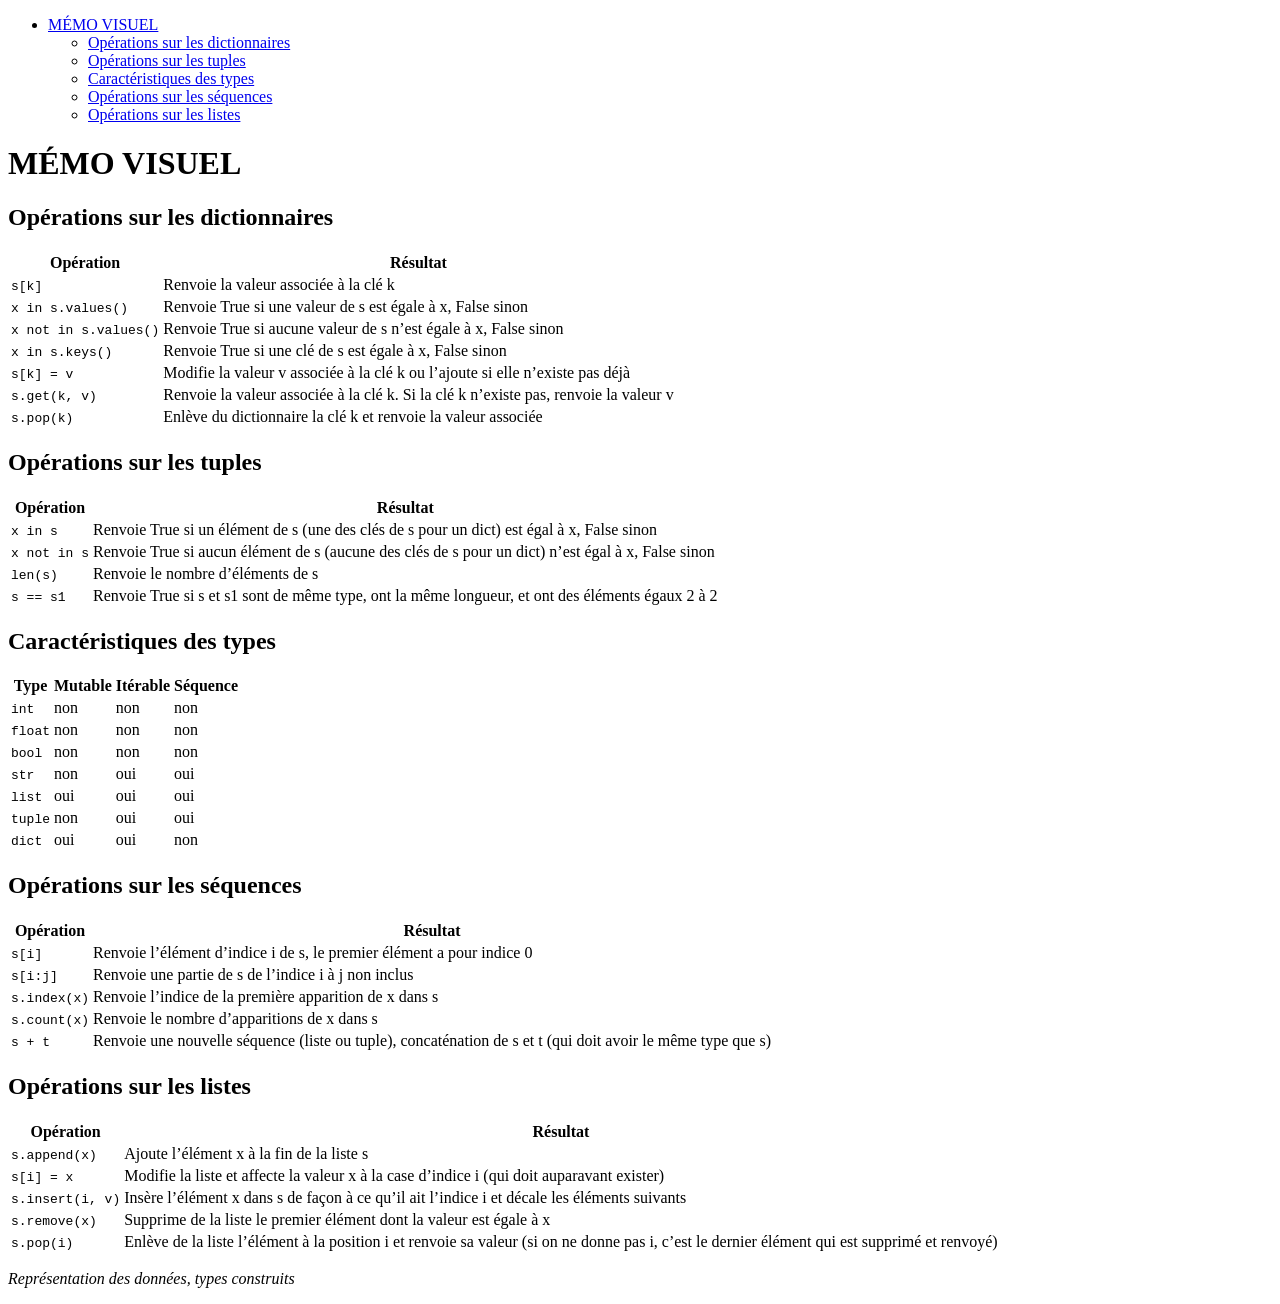
==== bilan2.html @ c0b6bbec "Add files via upload" ====
﻿<!DOCTYPE html>
<html>

<head>
  <meta charset="utf-8">
  <meta name="viewport" content="width=device-width, initial-scale=1.0">
  <title>memo</title>
  <link rel="stylesheet" href="https://stackedit.io/style.css" />
</head>

<body class="stackedit">
  <div class="stackedit__left">
    <div class="stackedit__toc">
      
<ul>
<li><a href="#mémo--visuel">MÉMO  VISUEL</a>
<ul>
<li><a href="#opérations-sur-les-dictionnaires">Opérations sur les dictionnaires</a></li>
<li><a href="#opérations-sur-les-tuples">Opérations sur les tuples</a></li>
<li><a href="#caractéristiques-des-types">Caractéristiques des types</a></li>
<li><a href="#opérations-sur-les-séquences">Opérations sur les séquences</a></li>
<li><a href="#opérations-sur-les-listes">Opérations sur les listes</a></li>
</ul>
</li>
</ul>

    </div>
  </div>
  <div class="stackedit__right">
    <div class="stackedit__html">
      <h1 id="mémo--visuel">MÉMO  VISUEL</h1>
<h2 id="opérations-sur-les-dictionnaires">Opérations sur les dictionnaires</h2>

<table>
<thead>
<tr>
<th>Opération</th>
<th>Résultat</th>
</tr>
</thead>
<tbody>
<tr>
<td><code>s[k]</code></td>
<td>Renvoie la valeur associée à la clé k</td>
</tr>
<tr>
<td><code>x in s.values()</code></td>
<td>Renvoie True si une valeur de s est égale à x, False sinon</td>
</tr>
<tr>
<td><code>x not in s.values()</code></td>
<td>Renvoie True si aucune valeur de s n’est égale à x, False sinon</td>
</tr>
<tr>
<td><code>x in s.keys()</code></td>
<td>Renvoie True si une clé de s est égale à x, False sinon</td>
</tr>
<tr>
<td><code>s[k] = v</code></td>
<td>Modifie la valeur v associée à la clé k ou l’ajoute si elle n’existe pas déjà</td>
</tr>
<tr>
<td><code>s.get(k, v)</code></td>
<td>Renvoie la valeur associée à la clé k. Si la clé k n’existe pas, renvoie la valeur v</td>
</tr>
<tr>
<td><code>s.pop(k)</code></td>
<td>Enlève du dictionnaire la clé k et renvoie la valeur associée</td>
</tr>
</tbody>
</table><h2 id="opérations-sur-les-tuples">Opérations sur les tuples</h2>

<table>
<thead>
<tr>
<th>Opération</th>
<th>Résultat</th>
</tr>
</thead>
<tbody>
<tr>
<td><code>x in s</code></td>
<td>Renvoie True si un élément de s (une des clés de s pour un dict) est égal à x, False sinon</td>
</tr>
<tr>
<td><code>x not in s</code></td>
<td>Renvoie True si aucun élément de s (aucune des clés de s pour un dict) n’est égal à x, False sinon</td>
</tr>
<tr>
<td><code>len(s)</code></td>
<td>Renvoie le nombre d’éléments de s</td>
</tr>
<tr>
<td><code>s == s1</code></td>
<td>Renvoie True si s et s1 sont de même type, ont la même longueur, et ont des éléments égaux 2 à 2</td>
</tr>
</tbody>
</table><h2 id="caractéristiques-des-types">Caractéristiques des types</h2>

<table>
<thead>
<tr>
<th>Type</th>
<th>Mutable</th>
<th>Itérable</th>
<th>Séquence</th>
</tr>
</thead>
<tbody>
<tr>
<td><code>int</code></td>
<td>non</td>
<td>non</td>
<td>non</td>
</tr>
<tr>
<td><code>float</code></td>
<td>non</td>
<td>non</td>
<td>non</td>
</tr>
<tr>
<td><code>bool</code></td>
<td>non</td>
<td>non</td>
<td>non</td>
</tr>
<tr>
<td><code>str</code></td>
<td>non</td>
<td>oui</td>
<td>oui</td>
</tr>
<tr>
<td><code>list</code></td>
<td>oui</td>
<td>oui</td>
<td>oui</td>
</tr>
<tr>
<td><code>tuple</code></td>
<td>non</td>
<td>oui</td>
<td>oui</td>
</tr>
<tr>
<td><code>dict</code></td>
<td>oui</td>
<td>oui</td>
<td>non</td>
</tr>
</tbody>
</table><h2 id="opérations-sur-les-séquences">Opérations sur les séquences</h2>

<table>
<thead>
<tr>
<th>Opération</th>
<th>Résultat</th>
</tr>
</thead>
<tbody>
<tr>
<td><code>s[i]</code></td>
<td>Renvoie l’élément d’indice i de s, le premier élément a pour indice 0</td>
</tr>
<tr>
<td><code>s[i:j]</code></td>
<td>Renvoie une partie de s de l’indice i à j non inclus</td>
</tr>
<tr>
<td><code>s.index(x)</code></td>
<td>Renvoie l’indice de la première apparition de x dans s</td>
</tr>
<tr>
<td><code>s.count(x)</code></td>
<td>Renvoie le nombre d’apparitions de x dans s</td>
</tr>
<tr>
<td><code>s + t</code></td>
<td>Renvoie une nouvelle séquence (liste ou tuple), concaténation de s et t (qui doit avoir le même type que s)</td>
</tr>
</tbody>
</table><h2 id="opérations-sur-les-listes">Opérations sur les listes</h2>

<table>
<thead>
<tr>
<th>Opération</th>
<th>Résultat</th>
</tr>
</thead>
<tbody>
<tr>
<td><code>s.append(x)</code></td>
<td>Ajoute l’élément x à la fin de la liste s</td>
</tr>
<tr>
<td><code>s[i] = x</code></td>
<td>Modifie la liste et affecte la valeur x à la case d’indice i (qui doit auparavant exister)</td>
</tr>
<tr>
<td><code>s.insert(i, v)</code></td>
<td>Insère l’élément x dans s de façon à ce qu’il ait l’indice i et décale les éléments suivants</td>
</tr>
<tr>
<td><code>s.remove(x)</code></td>
<td>Supprime de la liste le premier élément dont la valeur est égale à x</td>
</tr>
<tr>
<td><code>s.pop(i)</code></td>
<td>Enlève de la liste l’élément à la position i et renvoie sa valeur (si on ne donne pas i, c’est le dernier élément qui est supprimé et renvoyé)</td>
</tr>
</tbody>
</table><p><em>Représentation des données, types construits</em></p>

    </div>
  </div>
</body>

</html>
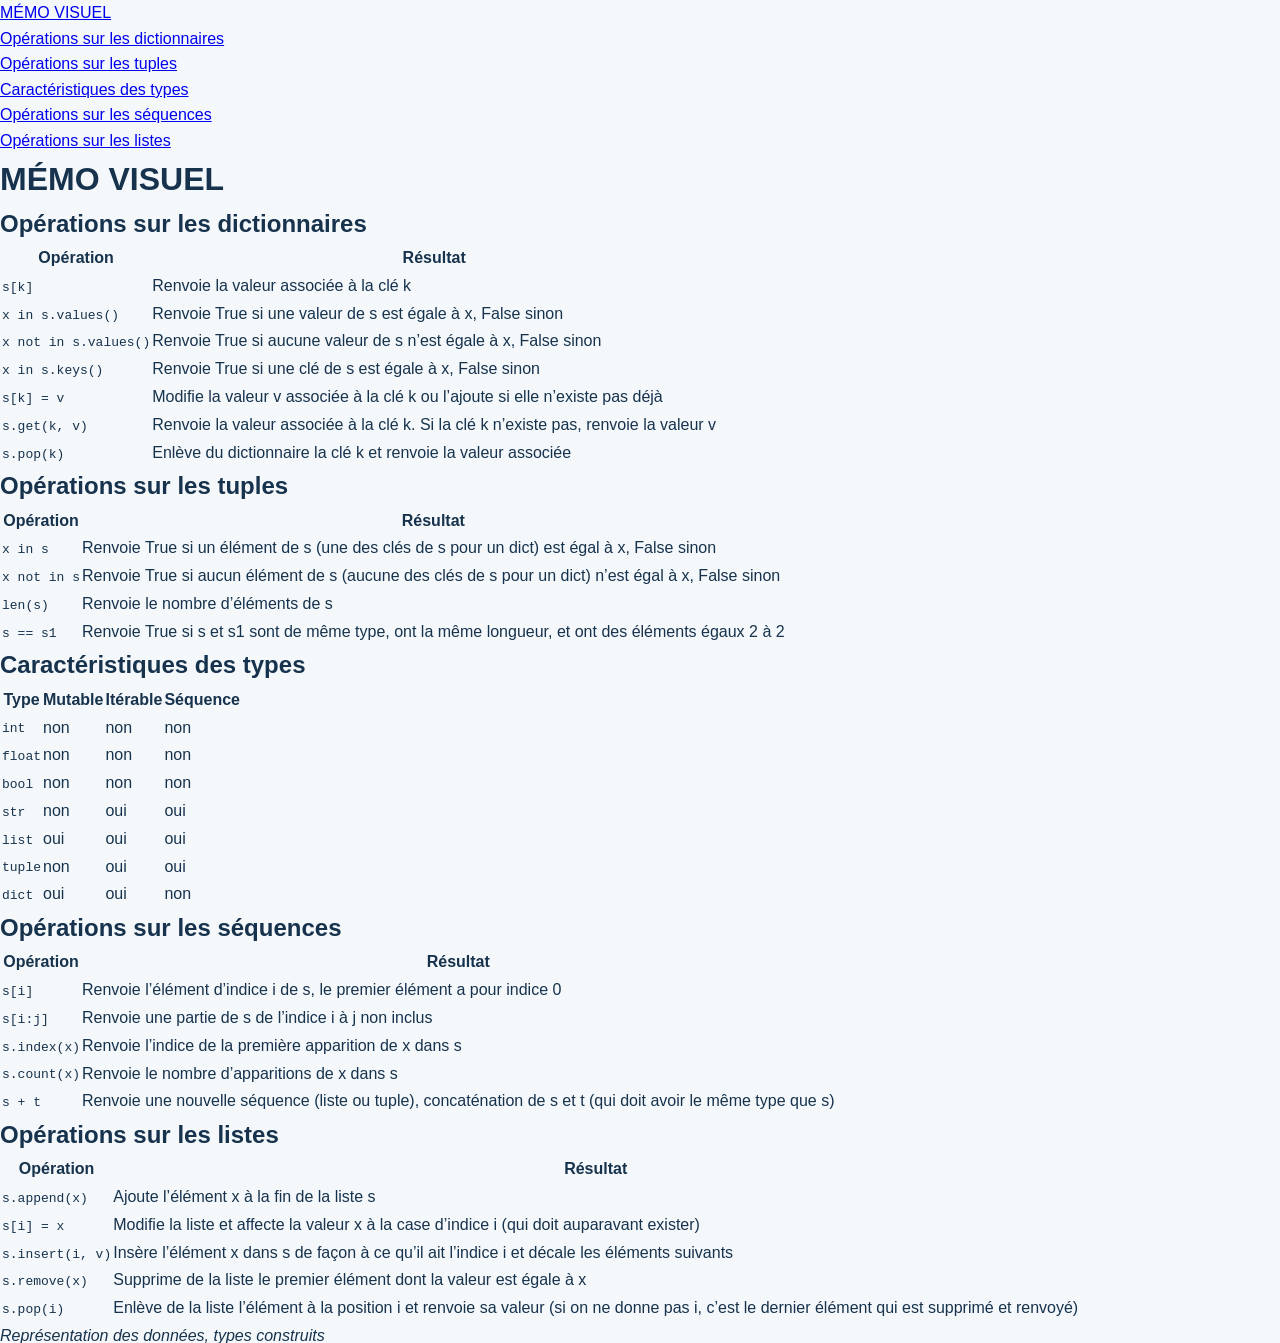
==== commit 8303f0a2: "Update bilan2.html" ====
--- a/bilan2.html
+++ b/bilan2.html
@@ -6,6 +6,7 @@
   <meta name="viewport" content="width=device-width, initial-scale=1.0">
   <title>memo</title>
   <link rel="stylesheet" href="https://stackedit.io/style.css" />
+  <link rel="stylesheet" href="style.css">
 </head>
 
 <body class="stackedit">
--- a/style.css
+++ b/style.css
@@ -0,0 +1,498 @@
+/* =====================================================
+   AFFICHAGE MOBILE
+   ===================================================== */
+
+/* Empêcher le zoom non désiré sur iPhone (évite zoom au focus) */
+html { -webkit-text-size-adjust: 100%; }
+
+@media (max-width: 800px) {
+
+    body.stackedit {
+        flex-direction: column;
+        padding: 10px;
+    }
+
+    .stackedit__left {
+        width: 100%;
+        position: static;
+    }
+
+    .stackedit__toc {
+        max-height: 200px;    /* sommaire pliable, pas trop haut */
+    }
+
+    .stackidit__html,
+    .stackedit__html {
+        padding: 18px;
+    }
+
+    /* Titres moins énormes */
+    h1 { font-size: 24px; padding: 10px 14px; }
+    h2 { font-size: 20px; }
+    h3 { font-size: 17px; }
+
+    /* Texte plus lisible */
+    p, li { font-size: 15px; text-align: left; }
+
+    /* Code lisible sans casser la page */
+    pre {
+        font-size: 13px;
+        padding: 12px;
+        border-radius: 4px;
+    }
+
+    /* Mots longs qui se coupent proprement */
+    p, li, a { overflow-wrap: break-word; }
+
+    /* La lettrine fait joli sur PC, gêne sur mobile : on l'enlève */
+    h1 + p::first-letter,
+    h2 + p::first-letter {
+        float: none;
+        font-size: 1em;
+        color: inherit;
+        margin: 0;
+    }
+
+    /* Images toujours à la largeur de l'écran */
+    img { width: 100%; }
+}
+/* =================================
+   STYLE GÉNÉRAL
+================================= */
+
+* {
+    margin: 0;
+    padding: 0;
+    box-sizing: border-box;
+}
+
+body {
+    font-family: Arial, Helvetica, sans-serif;
+    background-color: #f4f8fa;
+    color: #17324d;
+    line-height: 1.6;
+}
+
+
+/* =================================
+   BARRE DE NAVIGATION
+================================= */
+
+header {
+    background-color: #ffffff;
+    box-shadow: 0 2px 10px rgba(0, 0, 0, 0.10);
+    position: sticky;
+    top: 0;
+    z-index: 1000;
+}
+
+
+/* Logo + titre */
+
+.logo-titre {
+    display: flex;
+    align-items: center;
+    padding: 30px 10%;
+    gap: 30px;
+}
+
+.logo-titre img {
+    width: 200px;
+    height: 200px;
+    object-fit: contain;
+}
+
+.logo-titre h1 {
+    color: #006994;
+    font-size: 26px;
+}
+
+.logo-titre p {
+    color: #607d8b;
+    font-size: 14px;
+}
+
+
+/* Menu */
+
+nav {
+    display: flex;
+    justify-content: center;
+    flex-wrap: wrap;
+    background-color: #87CEEB;
+}
+
+nav a {
+    color: white;
+    text-decoration: none;
+    padding: 14px 16px;
+    font-size: 15px;
+    transition: 0.3s;
+}
+
+nav a:hover {
+    background-color: #004d70;
+}
+
+nav a.active {
+    background-color: #003f5c;
+}
+
+
+/* =================================
+   GRANDE IMAGE D'ACCUEIL
+================================= */
+
+.hero {
+    position: relative;
+    height: 520px;
+    overflow: hidden;
+}
+
+.photo-accueil {
+    width: 100%;
+    height: 100%;
+    object-fit: cover;
+    display: block;
+}
+
+
+/* Texte placé sur la photo */
+
+.hero-texte {
+    position: absolute;
+    top: 50%;
+    left: 50%;
+    transform: translate(-50%, -50%);
+
+    text-align: center;
+
+    background-color: rgba(0, 50, 75, 0.75);
+
+    color: white;
+
+    padding: 35px 50px;
+
+    border-radius: 12px;
+
+    width: 70%;
+    max-width: 800px;
+}
+
+.hero-texte h2 {
+    font-size: 42px;
+    margin-bottom: 15px;
+}
+
+.hero-texte p {
+    font-size: 21px;
+    margin-bottom: 25px;
+}
+
+
+/* Bouton */
+
+.bouton {
+    display: inline-block;
+
+    background-color: #00a6c7;
+
+    color: white;
+
+    text-decoration: none;
+
+    padding: 12px 25px;
+
+    border-radius: 25px;
+
+    font-weight: bold;
+
+    transition: 0.3s;
+}
+
+.bouton:hover {
+    background-color: #007f9b;
+}
+
+
+/* =================================
+   PRÉSENTATION
+================================= */
+
+.presentation {
+    max-width: 1000px;
+    margin: 60px auto;
+    padding: 0 25px;
+    text-align: center;
+}
+
+.presentation h2 {
+    color: #006994;
+    font-size: 32px;
+    margin-bottom: 25px;
+}
+
+.presentation p {
+    margin-bottom: 15px;
+    font-size: 17px;
+}
+
+
+/* =================================
+   AXES DU PROJET
+================================= */
+
+.axes {
+    max-width: 1100px;
+    margin: 60px auto;
+    padding: 0 25px;
+}
+
+.axes h2 {
+    text-align: center;
+    color: #006994;
+    font-size: 32px;
+    margin-bottom: 35px;
+}
+
+
+/* Conteneur des cartes */
+
+.cartes {
+    display: grid;
+
+    grid-template-columns: repeat(4, 1fr);
+
+    gap: 25px;
+}
+
+
+/* Une carte */
+
+.carte {
+    background-color: white;
+
+    padding: 30px 20px;
+
+    text-align: center;
+
+    border-radius: 12px;
+
+    box-shadow: 0 4px 12px rgba(0, 0, 0, 0.08);
+
+    transition: 0.3s;
+}
+
+.carte:hover {
+    transform: translateY(-5px);
+}
+
+.carte .icone {
+    font-size: 40px;
+    margin-bottom: 10px;
+}
+
+.carte h3 {
+    color: #006994;
+    margin-bottom: 10px;
+}
+
+
+/* =================================
+   PIED DE PAGE
+================================= */
+
+footer {
+    margin-top: 70px;
+
+    background-color: #003f5c;
+
+    color: white;
+
+    text-align: center;
+
+    padding: 25px;
+
+    font-size: 14px;
+}
+
+
+/* =================================
+   VERSION TABLETTE / MOBILE
+================================= */
+
+@media screen and (max-width: 900px) {
+
+    .cartes {
+        grid-template-columns: repeat(2, 1fr);
+    }
+
+}
+
+
+@media screen and (max-width: 600px) {
+
+    .logo-titre h1 {
+        font-size: 20px;
+    }
+
+    .logo-titre img {
+        width: 55px;
+        height: 55px;
+    }
+
+    nav a {
+        padding: 10px;
+        font-size: 13px;
+    }
+
+    .hero {
+        height: 400px;
+    }
+
+    .hero-texte {
+        width: 90%;
+        padding: 25px 15px;
+    }
+
+    .hero-texte h2 {
+        font-size: 28px;
+    }
+
+    .hero-texte p {
+        font-size: 17px;
+    }
+
+    .cartes {
+        grid-template-columns: 1fr;
+    }
+
+}
+/* =================================
+   CENTRAGE DU CONTENU
+================================= */
+
+.contenu-section {
+    max-width: 1000px;
+    margin: 70px auto;
+    padding: 35px 45px;
+
+    background-color: white;
+
+    border-radius: 18px;
+
+    box-shadow: 0 8px 25px rgba(0, 0, 0, 0.08);
+
+    text-align: center;
+}
+
+
+/* Les paragraphes */
+
+.contenu-section p {
+    max-width: 850px;
+    margin: 0 auto 18px;
+}
+
+
+/* =================================
+   EFFET AU SURVOL DES CARTES
+================================= */
+
+.carte {
+    transition:
+        transform 0.3s ease,
+        box-shadow 0.3s ease;
+
+    cursor: pointer;
+}
+
+.carte:hover {
+    transform: translateY(-10px) scale(1.02);
+
+    box-shadow:
+        0 15px 30px rgba(0, 80, 120, 0.18);
+}
+
+
+/* =================================
+   EFFET SUR LES ÉTAPES
+================================= */
+
+.etape {
+    transition:
+        transform 0.3s ease,
+        box-shadow 0.3s ease;
+}
+
+.etape:hover {
+    transform: translateX(8px);
+
+    box-shadow:
+        0 10px 25px rgba(0, 80, 120, 0.15);
+}
+
+
+/* =================================
+   TITRES
+================================= */
+
+.contenu-section h2 {
+    position: relative;
+
+    display: inline-block;
+
+    margin-bottom: 35px;
+}
+
+
+/* Petite ligne sous les titres */
+
+.contenu-section h2::after {
+    content: "";
+
+    display: block;
+
+    width: 60px;
+    height: 4px;
+
+    background-color: #00a6c7;
+
+    margin: 10px auto 0;
+
+    border-radius: 5px;
+}
+/* ===== Bouton flottant "Retour accueil" ===== */
+.bouton-retour {
+    position: fixed;               /* reste fixe à l'écran */
+    bottom: 20px;
+    right: 20px;
+    z-index: 999;
+    display: flex;
+    align-items: center;
+    gap: 8px;
+    background: #2c6fbb;
+    color: #fff;
+    text-decoration: none;
+    padding: 12px 18px;
+    border-radius: 30px;
+    font-size: 15px;
+    font-weight: bold;
+    box-shadow: 0 4px 12px rgba(0, 0, 0, 0.25);
+    transition: all 0.3s;
+}
+
+.bouton-retour:hover {
+    background: #e8850c;
+    transform: translateY(-3px);
+}
+
+/* Sur mobile : un peu plus discret */
+@media (max-width: 800px) {
+    .bouton-retour {
+        bottom: 15px;
+        right: 15px;
+        padding: 10px 15px;
+        font-size: 14px;
+    }
+}
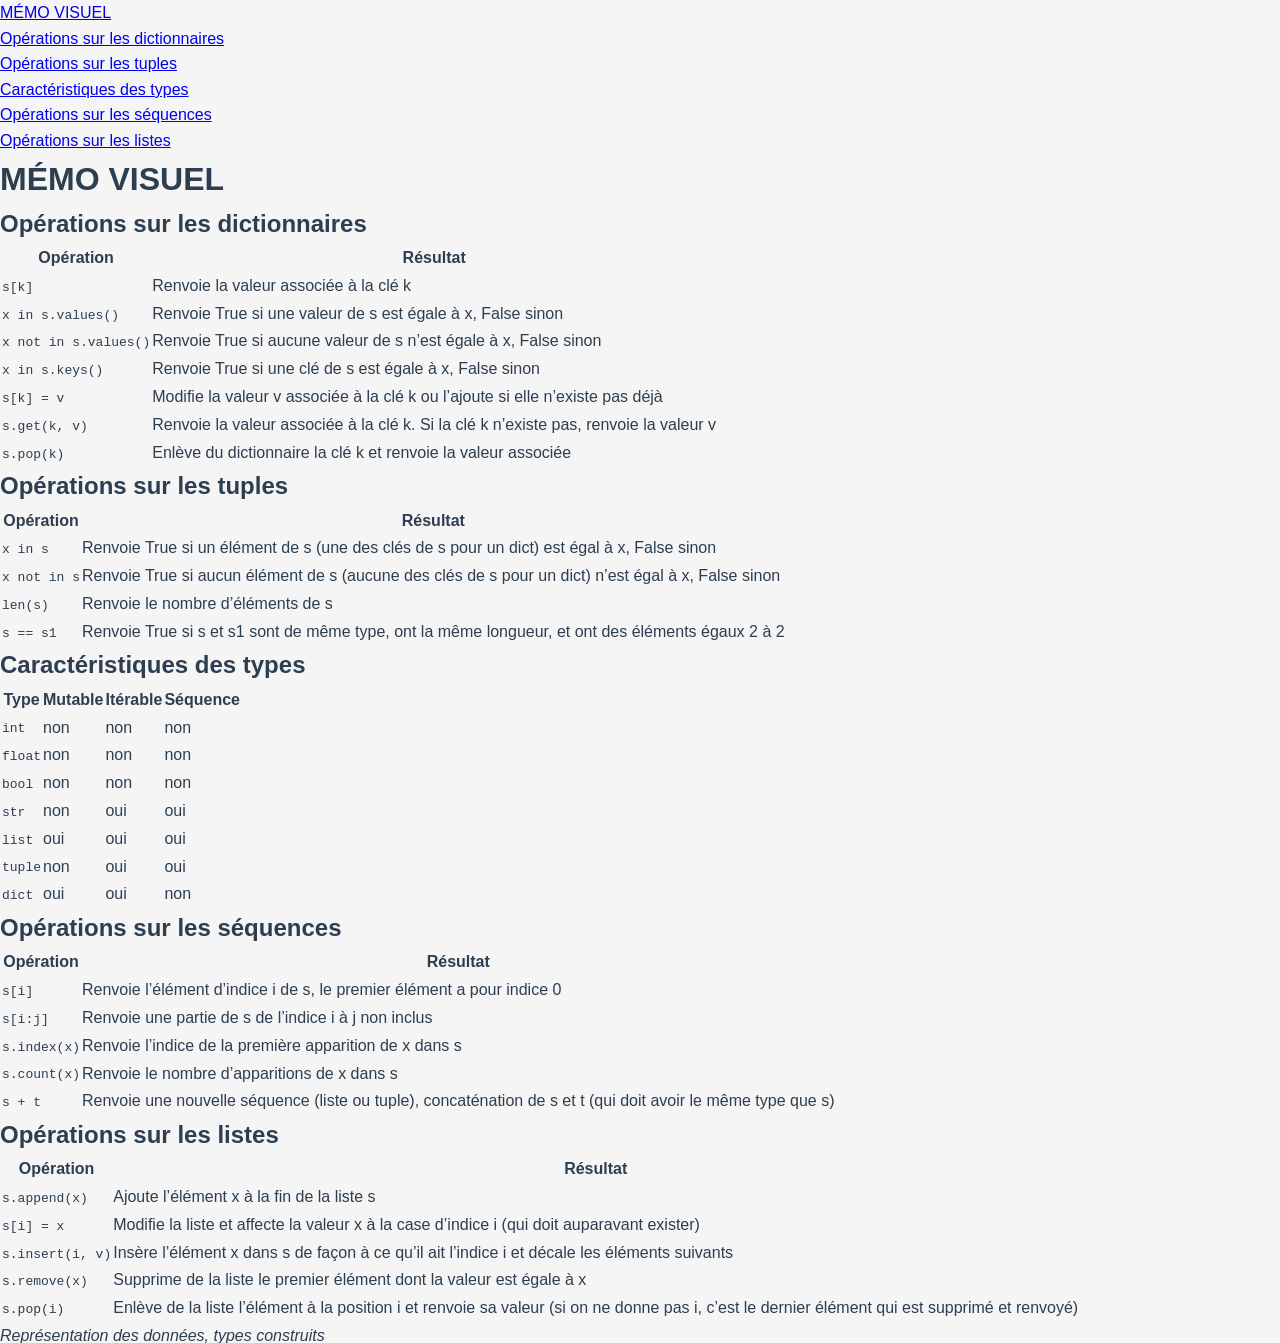
==== commit d0628144: "Update bilan2.html" ====
--- a/bilan2.html
+++ b/bilan2.html
@@ -7,6 +7,219 @@
   <title>memo</title>
   <link rel="stylesheet" href="https://stackedit.io/style.css" />
   <link rel="stylesheet" href="style.css">
+  <style>
+        /* ===== Réinitialisation ===== */
+        * {
+            margin: 0;
+            padding: 0;
+            box-sizing: border-box;
+        }
+
+        /* ===== Variables CSS ===== */
+        :root {
+            --primary-color: #3498db;   /* Bleu pour les titres */
+            --secondary-color: #2980b9; /* Bleu foncé */
+            --tertiary-color: #1abc9c;   /* Vert pour les boutons */
+            --text-color: #2c3e50;       /* Couleur du texte */
+            --light-gray: #f5f5f5;      /* Fond clair */
+            --white: #fff;              /* Blanc */
+            --code-bg: #f8f9fa;         /* Fond des blocs de code */
+            --border-color: #ddd;       /* Bordure légère */
+            --shadow: 0 2px 10px rgba(0, 0, 0, 0.1);
+            --max-width: 1200px;        /* Largeur max du contenu */
+        }
+
+        /* ===== Police et couleurs globales ===== */
+        body {
+            font-family: 'Segoe UI', Tahoma, Geneva, Verdana, sans-serif;
+            line-height: 1.6;
+            color: var(--text-color);
+            background-color: var(--light-gray);
+            padding: 0;
+            margin: 0;
+        }
+
+        /* ===== Barre de navigation ===== */
+        header {
+            background-color: var(--white);
+            box-shadow: var(--shadow);
+            padding: 15px 20px;
+            position: sticky;
+            top: 0;
+            z-index: 100;
+        }
+
+        .logo-titre {
+            display: flex;
+            align-items: center;
+            gap: 15px;
+            margin-bottom: 15px;
+        }
+
+        .logo-titre img {
+            height: 50px;
+            width: auto;
+        }
+
+        .logo-titre h1 {
+            color: var(--primary-color);
+            font-size: 24px;
+            margin-bottom: 5px;
+        }
+
+        .logo-titre p {
+            color: #666;
+            font-size: 14px;
+        }
+
+        nav {
+            display: flex;
+            flex-wrap: wrap;
+            gap: 10px;
+            padding: 10px 0;
+            border-top: 1px solid var(--border-color);
+            border-bottom: 1px solid var(--border-color);
+        }
+
+        nav a {
+            color: var(--text-color);
+            text-decoration: none;
+            padding: 8px 15px;
+            border-radius: 4px;
+            transition: all 0.3s;
+            font-size: 14px;
+        }
+
+        nav a:hover, nav a.active {
+            background-color: var(--primary-color);
+            color: var(--white);
+        }
+
+        /* ===== Conteneur principal ===== */
+        .container {
+            max-width: var(--max-width);
+            margin: 30px auto;
+            padding: 0 20px;
+        }
+
+        /* ===== Présentation du chapitre ===== */
+        .chapter-header {
+            background-color: var(--white);
+            padding: 30px;
+            border-radius: 8px;
+            box-shadow: var(--shadow);
+            margin-bottom: 30px;
+            text-align: center;
+        }
+
+        .chapter-header h1 {
+            color: var(--primary-color);
+            font-size: 28px;
+            margin-bottom: 15px;
+        }
+
+        .chapter-header p {
+            font-size: 16px;
+            margin-bottom: 10px;
+        }
+
+        .chapter-description {
+            max-width: 800px;
+            margin: 0 auto 20px;
+            text-align: left;
+        }
+
+        .chapter-objectives {
+            max-width: 800px;
+            margin: 20px auto 0;
+            text-align: left;
+        }
+
+        .chapter-objectives h2 {
+            color: var(--secondary-color);
+            font-size: 20px;
+            margin-bottom: 15px;
+        }
+
+        .chapter-objectives ul {
+            list-style: none;
+            padding-left: 0;
+        }
+
+        .chapter-objectives li {
+            padding: 8px 0;
+            padding-left: 30px;
+            position: relative;
+        }
+
+        .chapter-objectives li:before {
+            content: "✓";
+            color: var(--tertiary-color);
+            position: absolute;
+            left: 0;
+        }
+
+        /* ===== Liens vers cours et exercices ===== */
+        .chapter-links {
+            display: flex;
+            justify-content: center;
+            gap: 20px;
+            margin-top: 30px;
+        }
+
+        .chapter-link {
+            display: flex;
+            align-items: center;
+            gap: 10px;
+            background-color: var(--white);
+            padding: 15px 25px;
+            border-radius: 8px;
+            box-shadow: var(--shadow);
+            text-decoration: none;
+            color: var(--text-color);
+            font-weight: bold;
+            font-size: 16px;
+            transition: all 0.3s;
+        }
+
+        .chapter-link:hover {
+            transform: translateY(-5px);
+            box-shadow: 0 5px 15px rgba(0, 0, 0, 0.1);
+        }
+
+        .chapter-link i {
+            font-size: 20px;
+            color: var(--primary-color);
+        }
+
+        .link-cours {
+            border-top: 3px solid var(--primary-color);
+        }
+
+        .link-exercices {
+            border-top: 3px solid var(--tertiary-color);
+        }
+
+        /* ===== Pied de page ===== */
+        footer {
+            text-align: center;
+            padding: 20px;
+            background-color: var(--white);
+            color: #666;
+            margin-top: 30px;
+        }
+
+        /* ===== Responsive ===== */
+        @media (max-width: 768px) {
+            .chapter-links {
+                flex-direction: column;
+                align-items: center;
+            }
+            .chapter-header {
+                padding: 20px;
+            }
+        }
+    </style>
 </head>
 
 <body class="stackedit">
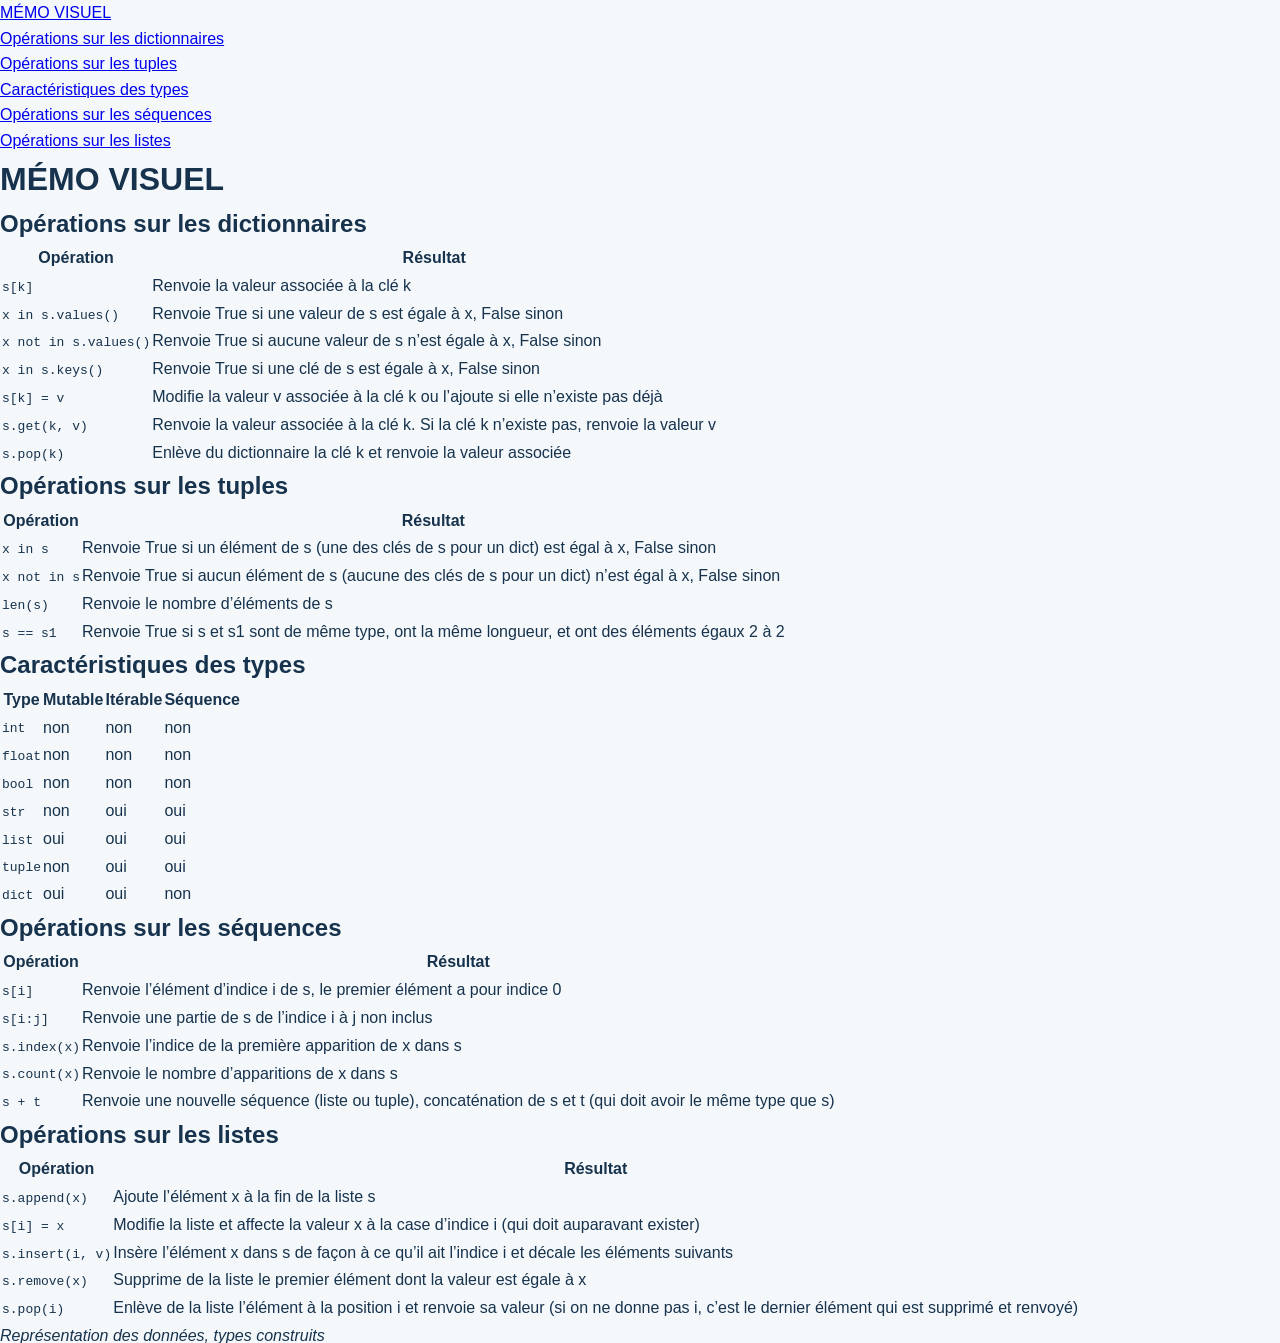
==== commit 9f1952bd: "Update bilan2.html" ====
--- a/bilan2.html
+++ b/bilan2.html
@@ -7,219 +7,7 @@
   <title>memo</title>
   <link rel="stylesheet" href="https://stackedit.io/style.css" />
   <link rel="stylesheet" href="style.css">
-  <style>
-        /* ===== Réinitialisation ===== */
-        * {
-            margin: 0;
-            padding: 0;
-            box-sizing: border-box;
-        }
-
-        /* ===== Variables CSS ===== */
-        :root {
-            --primary-color: #3498db;   /* Bleu pour les titres */
-            --secondary-color: #2980b9; /* Bleu foncé */
-            --tertiary-color: #1abc9c;   /* Vert pour les boutons */
-            --text-color: #2c3e50;       /* Couleur du texte */
-            --light-gray: #f5f5f5;      /* Fond clair */
-            --white: #fff;              /* Blanc */
-            --code-bg: #f8f9fa;         /* Fond des blocs de code */
-            --border-color: #ddd;       /* Bordure légère */
-            --shadow: 0 2px 10px rgba(0, 0, 0, 0.1);
-            --max-width: 1200px;        /* Largeur max du contenu */
-        }
-
-        /* ===== Police et couleurs globales ===== */
-        body {
-            font-family: 'Segoe UI', Tahoma, Geneva, Verdana, sans-serif;
-            line-height: 1.6;
-            color: var(--text-color);
-            background-color: var(--light-gray);
-            padding: 0;
-            margin: 0;
-        }
-
-        /* ===== Barre de navigation ===== */
-        header {
-            background-color: var(--white);
-            box-shadow: var(--shadow);
-            padding: 15px 20px;
-            position: sticky;
-            top: 0;
-            z-index: 100;
-        }
-
-        .logo-titre {
-            display: flex;
-            align-items: center;
-            gap: 15px;
-            margin-bottom: 15px;
-        }
-
-        .logo-titre img {
-            height: 50px;
-            width: auto;
-        }
-
-        .logo-titre h1 {
-            color: var(--primary-color);
-            font-size: 24px;
-            margin-bottom: 5px;
-        }
-
-        .logo-titre p {
-            color: #666;
-            font-size: 14px;
-        }
-
-        nav {
-            display: flex;
-            flex-wrap: wrap;
-            gap: 10px;
-            padding: 10px 0;
-            border-top: 1px solid var(--border-color);
-            border-bottom: 1px solid var(--border-color);
-        }
-
-        nav a {
-            color: var(--text-color);
-            text-decoration: none;
-            padding: 8px 15px;
-            border-radius: 4px;
-            transition: all 0.3s;
-            font-size: 14px;
-        }
-
-        nav a:hover, nav a.active {
-            background-color: var(--primary-color);
-            color: var(--white);
-        }
-
-        /* ===== Conteneur principal ===== */
-        .container {
-            max-width: var(--max-width);
-            margin: 30px auto;
-            padding: 0 20px;
-        }
-
-        /* ===== Présentation du chapitre ===== */
-        .chapter-header {
-            background-color: var(--white);
-            padding: 30px;
-            border-radius: 8px;
-            box-shadow: var(--shadow);
-            margin-bottom: 30px;
-            text-align: center;
-        }
-
-        .chapter-header h1 {
-            color: var(--primary-color);
-            font-size: 28px;
-            margin-bottom: 15px;
-        }
-
-        .chapter-header p {
-            font-size: 16px;
-            margin-bottom: 10px;
-        }
-
-        .chapter-description {
-            max-width: 800px;
-            margin: 0 auto 20px;
-            text-align: left;
-        }
-
-        .chapter-objectives {
-            max-width: 800px;
-            margin: 20px auto 0;
-            text-align: left;
-        }
-
-        .chapter-objectives h2 {
-            color: var(--secondary-color);
-            font-size: 20px;
-            margin-bottom: 15px;
-        }
-
-        .chapter-objectives ul {
-            list-style: none;
-            padding-left: 0;
-        }
-
-        .chapter-objectives li {
-            padding: 8px 0;
-            padding-left: 30px;
-            position: relative;
-        }
-
-        .chapter-objectives li:before {
-            content: "✓";
-            color: var(--tertiary-color);
-            position: absolute;
-            left: 0;
-        }
-
-        /* ===== Liens vers cours et exercices ===== */
-        .chapter-links {
-            display: flex;
-            justify-content: center;
-            gap: 20px;
-            margin-top: 30px;
-        }
-
-        .chapter-link {
-            display: flex;
-            align-items: center;
-            gap: 10px;
-            background-color: var(--white);
-            padding: 15px 25px;
-            border-radius: 8px;
-            box-shadow: var(--shadow);
-            text-decoration: none;
-            color: var(--text-color);
-            font-weight: bold;
-            font-size: 16px;
-            transition: all 0.3s;
-        }
-
-        .chapter-link:hover {
-            transform: translateY(-5px);
-            box-shadow: 0 5px 15px rgba(0, 0, 0, 0.1);
-        }
-
-        .chapter-link i {
-            font-size: 20px;
-            color: var(--primary-color);
-        }
-
-        .link-cours {
-            border-top: 3px solid var(--primary-color);
-        }
-
-        .link-exercices {
-            border-top: 3px solid var(--tertiary-color);
-        }
-
-        /* ===== Pied de page ===== */
-        footer {
-            text-align: center;
-            padding: 20px;
-            background-color: var(--white);
-            color: #666;
-            margin-top: 30px;
-        }
-
-        /* ===== Responsive ===== */
-        @media (max-width: 768px) {
-            .chapter-links {
-                flex-direction: column;
-                align-items: center;
-            }
-            .chapter-header {
-                padding: 20px;
-            }
-        }
-    </style>
+  
 </head>
 
 <body class="stackedit">
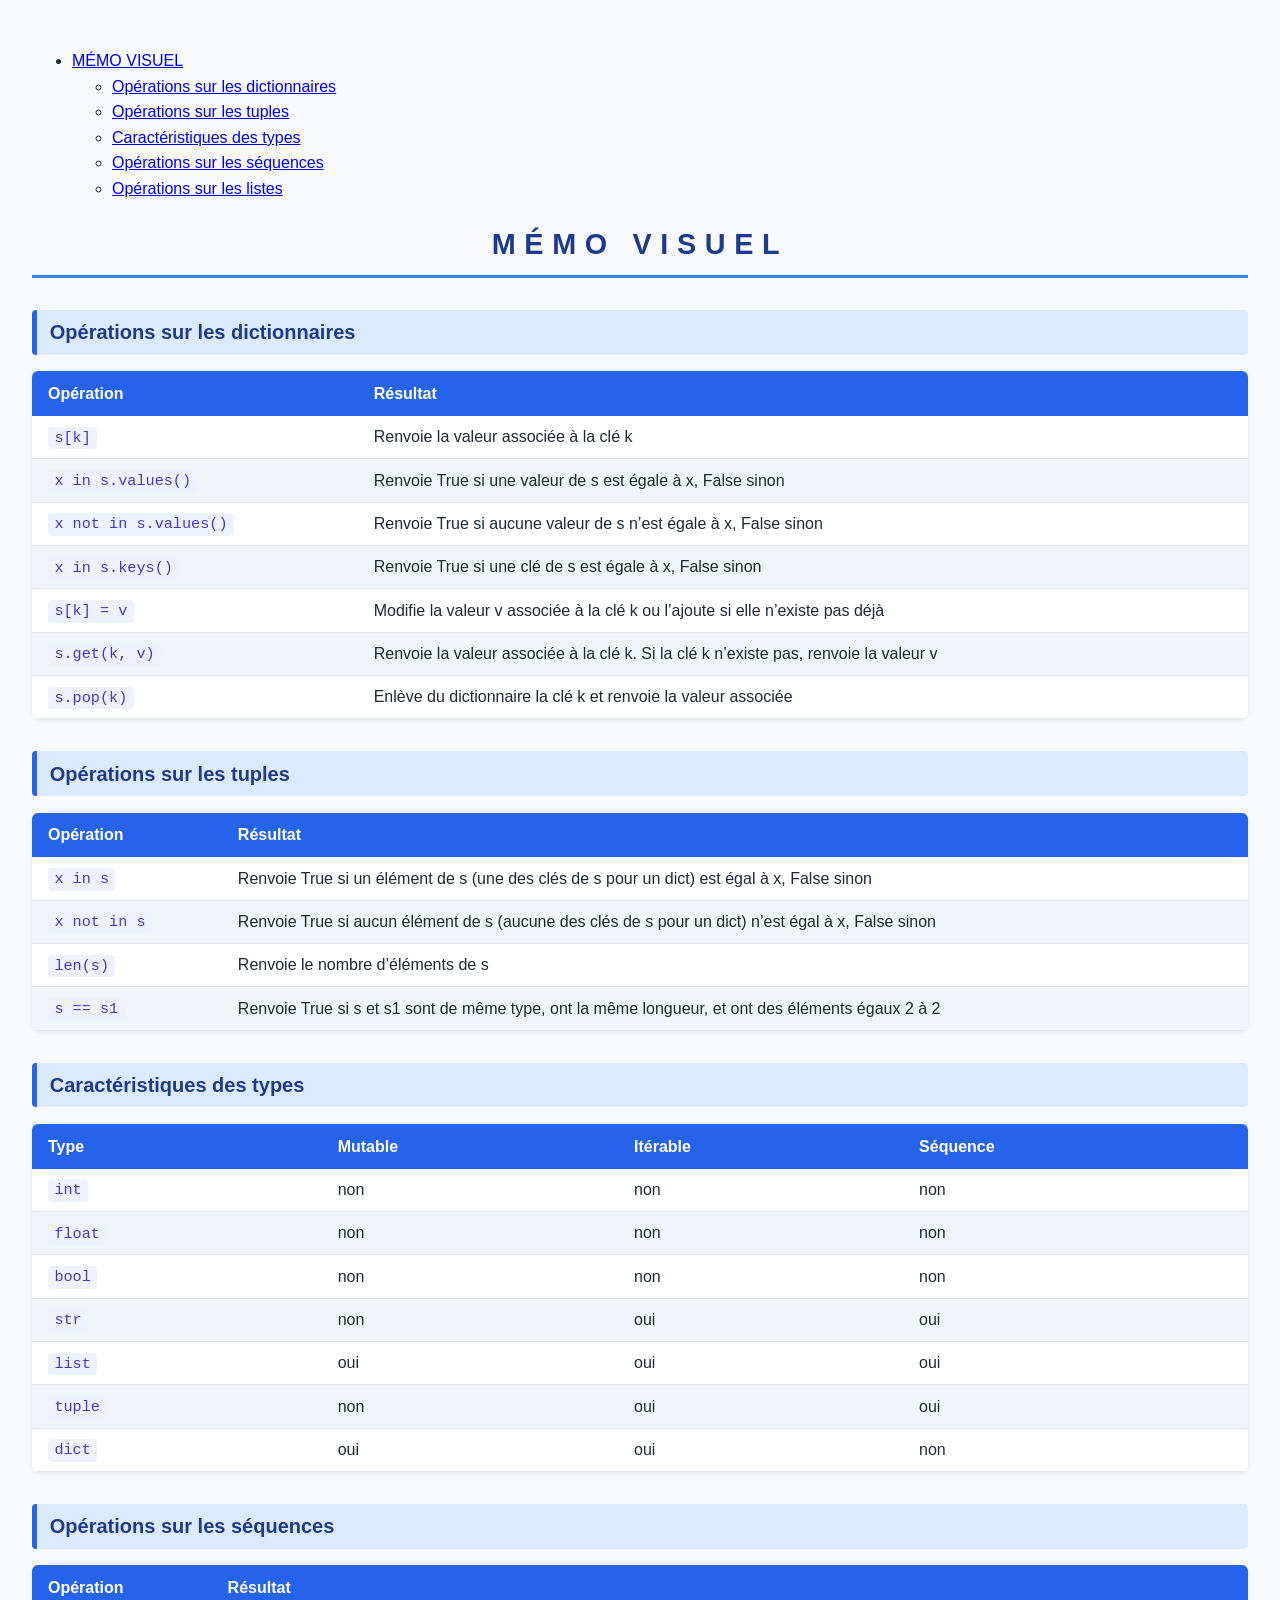
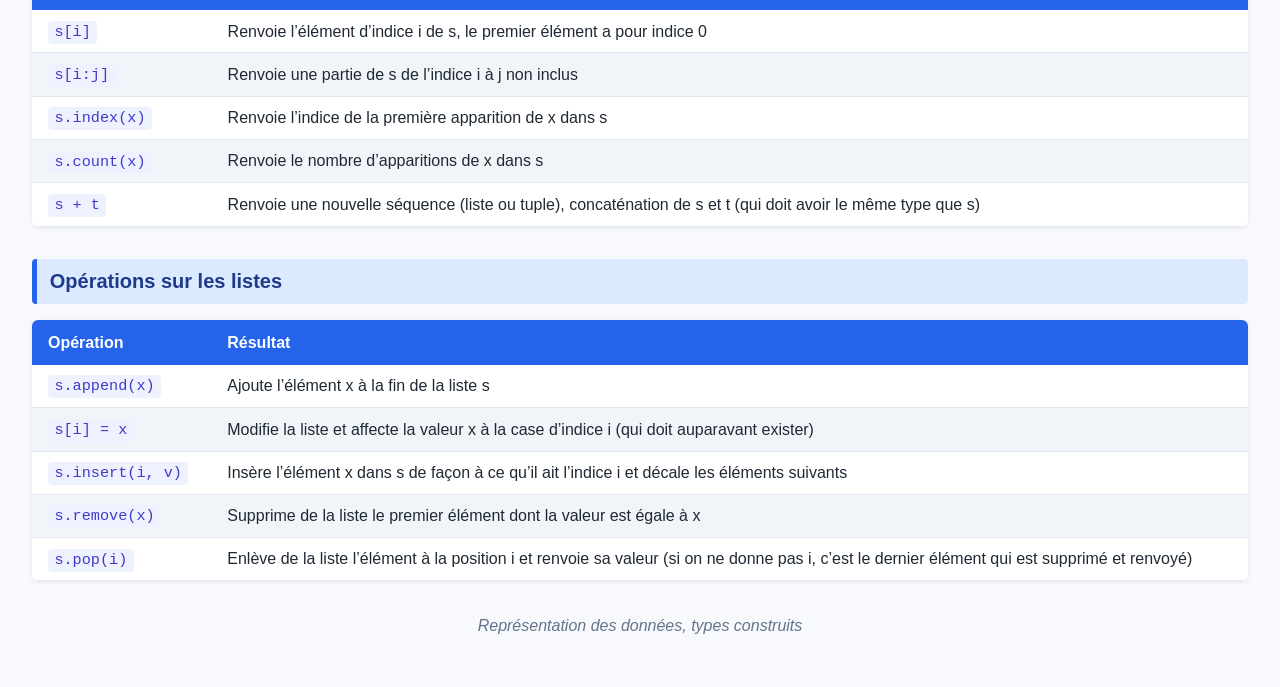
==== commit 727c5926: "Update bilan2.html" ====
--- a/bilan2.html
+++ b/bilan2.html
@@ -6,7 +6,87 @@
   <meta name="viewport" content="width=device-width, initial-scale=1.0">
   <title>memo</title>
   <link rel="stylesheet" href="https://stackedit.io/style.css" />
-  <link rel="stylesheet" href="style.css">
+  <style>/* ===== Style du mémo visuel (à appliquer à memo.html) ===== */
+
+body {
+  font-family: "Segoe UI", Roboto, Helvetica, Arial, sans-serif;
+  line-height: 1.6;
+  color: #1f2933;
+  background: #f7f9fc;
+  margin: 0;
+  padding: 2rem;
+}
+
+/* ----- Titres ----- */
+h1 {
+  text-align: center;
+  letter-spacing: 0.3em;
+  font-size: 1.8rem;
+  color: #1e3a8a;
+  border-bottom: 3px solid #3b82f6;
+  padding-bottom: 0.5rem;
+  margin-bottom: 1.5rem;
+}
+
+h2 {
+  font-size: 1.25rem;
+  color: #1e3a8a;
+  background: #dbeafe;
+  border-left: 5px solid #2563eb;
+  padding: 0.4rem 0.8rem;
+  border-radius: 4px;
+  margin-top: 2rem;
+}
+
+/* ----- Tableaux ----- */
+table {
+  width: 100%;
+  border-collapse: collapse;
+  margin: 1rem 0 2rem;
+  background: #ffffff;
+  box-shadow: 0 1px 4px rgba(15, 23, 42, 0.08);
+  border-radius: 6px;
+  overflow: hidden;
+}
+
+th {
+  background: #2563eb;
+  color: #ffffff;
+  text-align: left;
+  padding: 0.6rem 1rem;
+}
+
+td {
+  padding: 0.5rem 1rem;
+  border-bottom: 1px solid #e2e8f0;
+}
+
+tbody tr:nth-child(even) {
+  background: #f1f5f9;
+}
+
+tbody tr:hover {
+  background: #e0ecff;
+}
+
+/* ----- Code ----- */
+code {
+  font-family: "Fira Code", Consolas, "Courier New", monospace;
+  background: #eef2ff;
+  color: #4338ca;
+  padding: 0.15rem 0.4rem;
+  border-radius: 4px;
+  font-size: 0.95em;
+}
+
+/* ----- Mention finale ----- */
+em {
+  display: block;
+  text-align: center;
+  color: #64748b;
+  margin-top: 2rem;
+}
+  </style>
   
 </head>
 
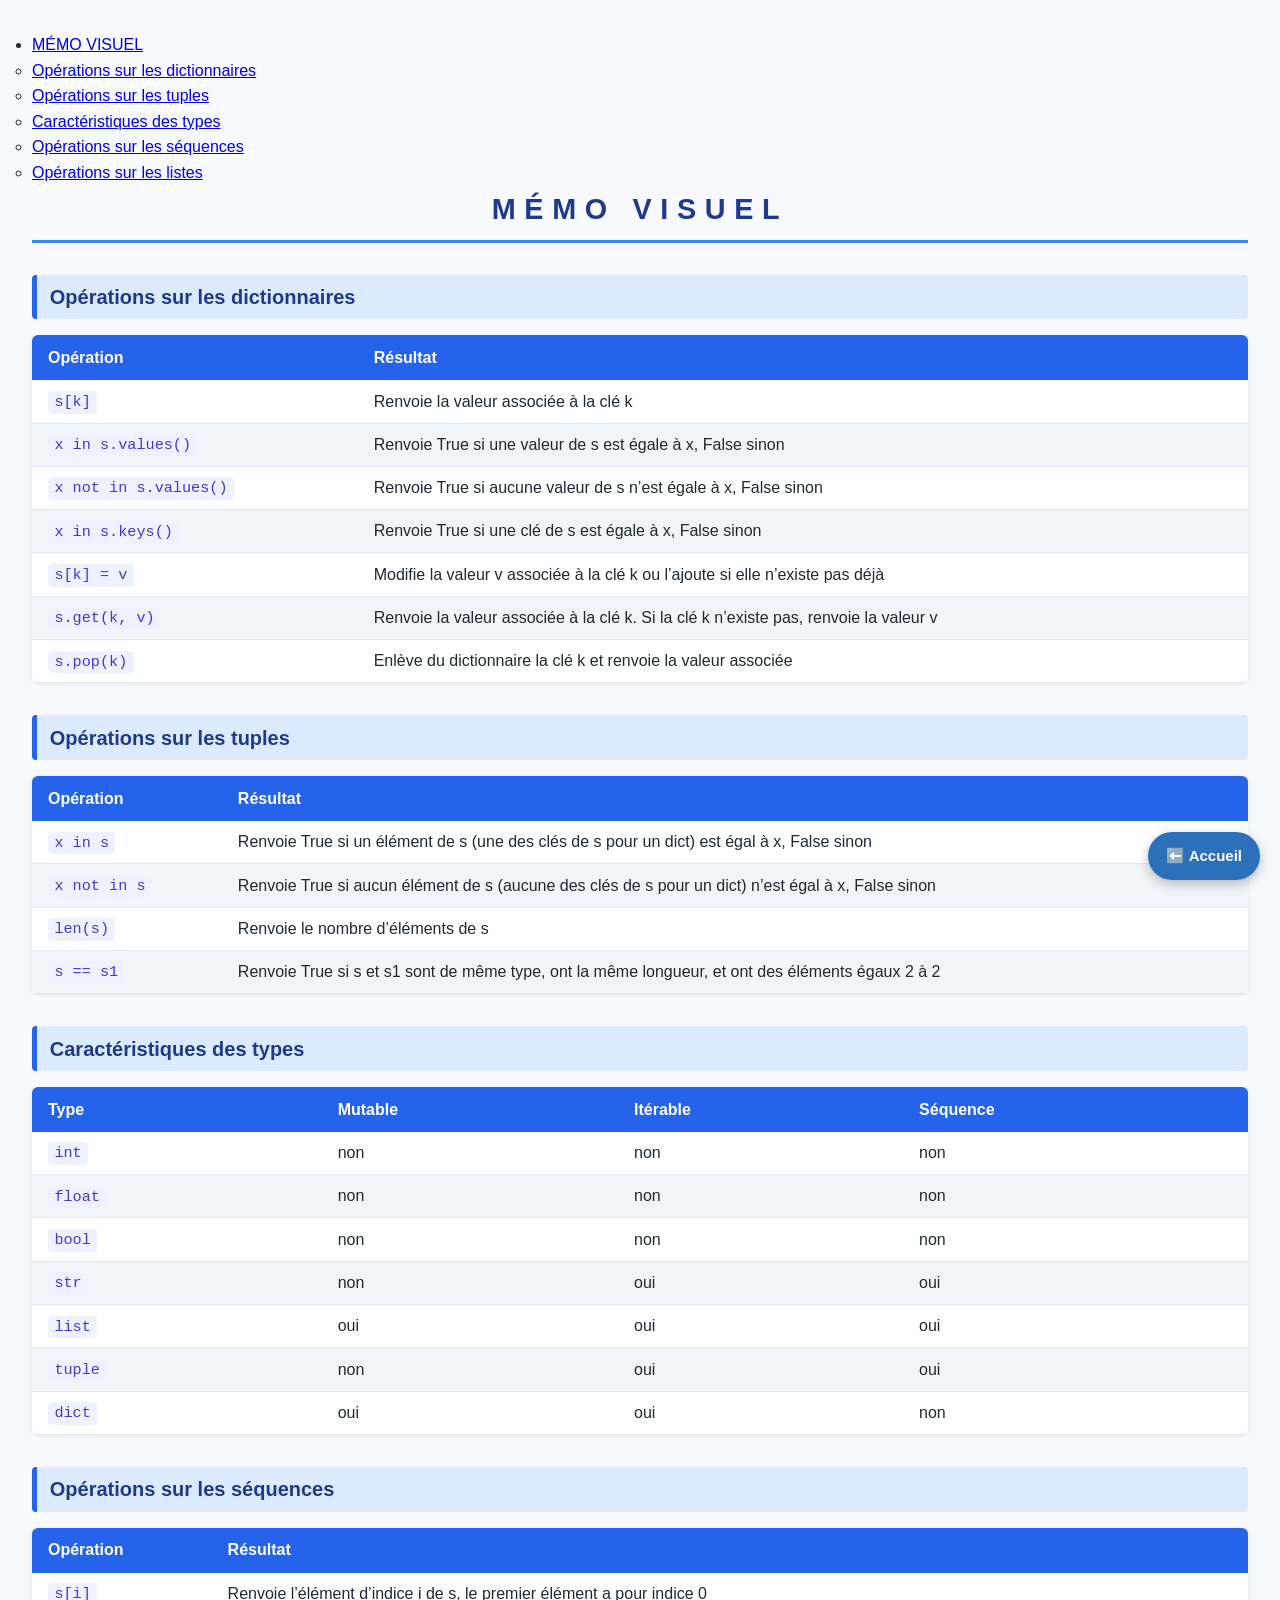
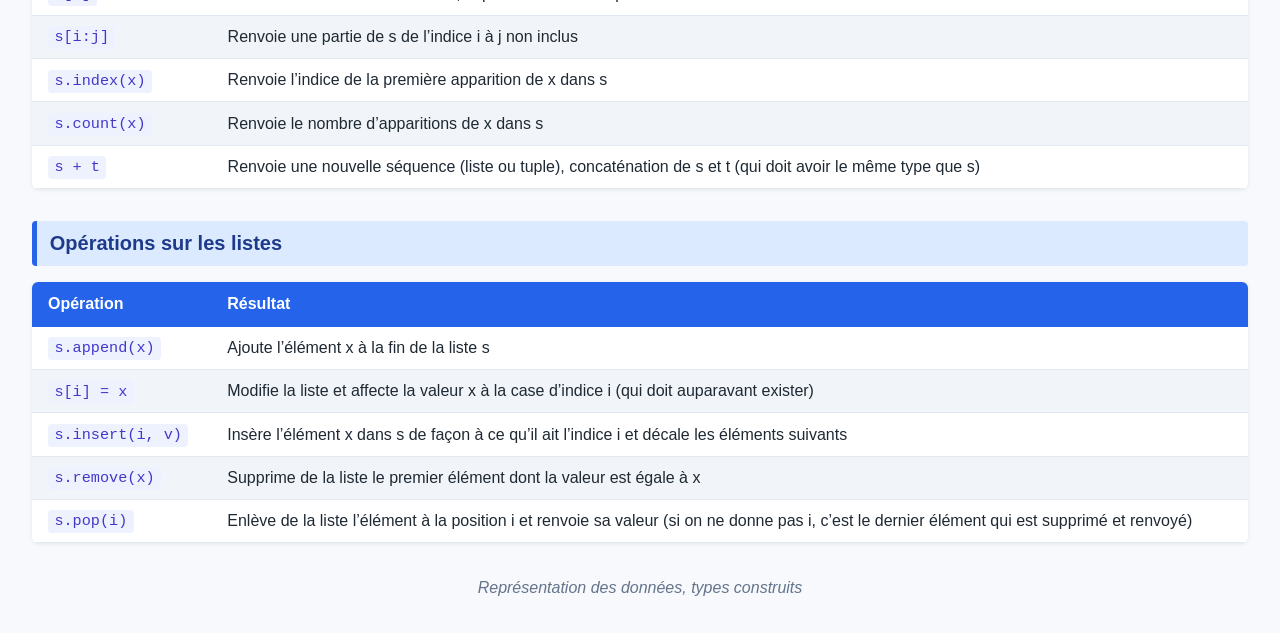
==== commit 4c4aa47a: "Update bilan2.html" ====
--- a/bilan2.html
+++ b/bilan2.html
@@ -6,6 +6,7 @@
   <meta name="viewport" content="width=device-width, initial-scale=1.0">
   <title>memo</title>
   <link rel="stylesheet" href="https://stackedit.io/style.css" />
+  <link rel="stylesheet" href="style.css" />
   <style>/* ===== Style du mémo visuel (à appliquer à memo.html) ===== */
 
 body {
@@ -298,6 +299,10 @@
 
     </div>
   </div>
+  <!-- Bouton flottant de retour à l'accueil -->
+<a href="index.html" class="bouton-retour">
+    ⬅️ Accueil
+</a>
 </body>
 
 </html>
--- a/style.css
+++ b/style.css
@@ -0,0 +1,498 @@
+/* =====================================================
+   AFFICHAGE MOBILE
+   ===================================================== */
+
+/* Empêcher le zoom non désiré sur iPhone (évite zoom au focus) */
+html { -webkit-text-size-adjust: 100%; }
+
+@media (max-width: 800px) {
+
+    body.stackedit {
+        flex-direction: column;
+        padding: 10px;
+    }
+
+    .stackedit__left {
+        width: 100%;
+        position: static;
+    }
+
+    .stackedit__toc {
+        max-height: 200px;    /* sommaire pliable, pas trop haut */
+    }
+
+    .stackidit__html,
+    .stackedit__html {
+        padding: 18px;
+    }
+
+    /* Titres moins énormes */
+    h1 { font-size: 24px; padding: 10px 14px; }
+    h2 { font-size: 20px; }
+    h3 { font-size: 17px; }
+
+    /* Texte plus lisible */
+    p, li { font-size: 15px; text-align: left; }
+
+    /* Code lisible sans casser la page */
+    pre {
+        font-size: 13px;
+        padding: 12px;
+        border-radius: 4px;
+    }
+
+    /* Mots longs qui se coupent proprement */
+    p, li, a { overflow-wrap: break-word; }
+
+    /* La lettrine fait joli sur PC, gêne sur mobile : on l'enlève */
+    h1 + p::first-letter,
+    h2 + p::first-letter {
+        float: none;
+        font-size: 1em;
+        color: inherit;
+        margin: 0;
+    }
+
+    /* Images toujours à la largeur de l'écran */
+    img { width: 100%; }
+}
+/* =================================
+   STYLE GÉNÉRAL
+================================= */
+
+* {
+    margin: 0;
+    padding: 0;
+    box-sizing: border-box;
+}
+
+body {
+    font-family: Arial, Helvetica, sans-serif;
+    background-color: #f4f8fa;
+    color: #17324d;
+    line-height: 1.6;
+}
+
+
+/* =================================
+   BARRE DE NAVIGATION
+================================= */
+
+header {
+    background-color: #ffffff;
+    box-shadow: 0 2px 10px rgba(0, 0, 0, 0.10);
+    position: sticky;
+    top: 0;
+    z-index: 1000;
+}
+
+
+/* Logo + titre */
+
+.logo-titre {
+    display: flex;
+    align-items: center;
+    padding: 30px 10%;
+    gap: 30px;
+}
+
+.logo-titre img {
+    width: 200px;
+    height: 200px;
+    object-fit: contain;
+}
+
+.logo-titre h1 {
+    color: #006994;
+    font-size: 26px;
+}
+
+.logo-titre p {
+    color: #607d8b;
+    font-size: 14px;
+}
+
+
+/* Menu */
+
+nav {
+    display: flex;
+    justify-content: center;
+    flex-wrap: wrap;
+    background-color: #87CEEB;
+}
+
+nav a {
+    color: white;
+    text-decoration: none;
+    padding: 14px 16px;
+    font-size: 15px;
+    transition: 0.3s;
+}
+
+nav a:hover {
+    background-color: #004d70;
+}
+
+nav a.active {
+    background-color: #003f5c;
+}
+
+
+/* =================================
+   GRANDE IMAGE D'ACCUEIL
+================================= */
+
+.hero {
+    position: relative;
+    height: 520px;
+    overflow: hidden;
+}
+
+.photo-accueil {
+    width: 100%;
+    height: 100%;
+    object-fit: cover;
+    display: block;
+}
+
+
+/* Texte placé sur la photo */
+
+.hero-texte {
+    position: absolute;
+    top: 50%;
+    left: 50%;
+    transform: translate(-50%, -50%);
+
+    text-align: center;
+
+    background-color: rgba(0, 50, 75, 0.75);
+
+    color: white;
+
+    padding: 35px 50px;
+
+    border-radius: 12px;
+
+    width: 70%;
+    max-width: 800px;
+}
+
+.hero-texte h2 {
+    font-size: 42px;
+    margin-bottom: 15px;
+}
+
+.hero-texte p {
+    font-size: 21px;
+    margin-bottom: 25px;
+}
+
+
+/* Bouton */
+
+.bouton {
+    display: inline-block;
+
+    background-color: #00a6c7;
+
+    color: white;
+
+    text-decoration: none;
+
+    padding: 12px 25px;
+
+    border-radius: 25px;
+
+    font-weight: bold;
+
+    transition: 0.3s;
+}
+
+.bouton:hover {
+    background-color: #007f9b;
+}
+
+
+/* =================================
+   PRÉSENTATION
+================================= */
+
+.presentation {
+    max-width: 1000px;
+    margin: 60px auto;
+    padding: 0 25px;
+    text-align: center;
+}
+
+.presentation h2 {
+    color: #006994;
+    font-size: 32px;
+    margin-bottom: 25px;
+}
+
+.presentation p {
+    margin-bottom: 15px;
+    font-size: 17px;
+}
+
+
+/* =================================
+   AXES DU PROJET
+================================= */
+
+.axes {
+    max-width: 1100px;
+    margin: 60px auto;
+    padding: 0 25px;
+}
+
+.axes h2 {
+    text-align: center;
+    color: #006994;
+    font-size: 32px;
+    margin-bottom: 35px;
+}
+
+
+/* Conteneur des cartes */
+
+.cartes {
+    display: grid;
+
+    grid-template-columns: repeat(4, 1fr);
+
+    gap: 25px;
+}
+
+
+/* Une carte */
+
+.carte {
+    background-color: white;
+
+    padding: 30px 20px;
+
+    text-align: center;
+
+    border-radius: 12px;
+
+    box-shadow: 0 4px 12px rgba(0, 0, 0, 0.08);
+
+    transition: 0.3s;
+}
+
+.carte:hover {
+    transform: translateY(-5px);
+}
+
+.carte .icone {
+    font-size: 40px;
+    margin-bottom: 10px;
+}
+
+.carte h3 {
+    color: #006994;
+    margin-bottom: 10px;
+}
+
+
+/* =================================
+   PIED DE PAGE
+================================= */
+
+footer {
+    margin-top: 70px;
+
+    background-color: #003f5c;
+
+    color: white;
+
+    text-align: center;
+
+    padding: 25px;
+
+    font-size: 14px;
+}
+
+
+/* =================================
+   VERSION TABLETTE / MOBILE
+================================= */
+
+@media screen and (max-width: 900px) {
+
+    .cartes {
+        grid-template-columns: repeat(2, 1fr);
+    }
+
+}
+
+
+@media screen and (max-width: 600px) {
+
+    .logo-titre h1 {
+        font-size: 20px;
+    }
+
+    .logo-titre img {
+        width: 55px;
+        height: 55px;
+    }
+
+    nav a {
+        padding: 10px;
+        font-size: 13px;
+    }
+
+    .hero {
+        height: 400px;
+    }
+
+    .hero-texte {
+        width: 90%;
+        padding: 25px 15px;
+    }
+
+    .hero-texte h2 {
+        font-size: 28px;
+    }
+
+    .hero-texte p {
+        font-size: 17px;
+    }
+
+    .cartes {
+        grid-template-columns: 1fr;
+    }
+
+}
+/* =================================
+   CENTRAGE DU CONTENU
+================================= */
+
+.contenu-section {
+    max-width: 1000px;
+    margin: 70px auto;
+    padding: 35px 45px;
+
+    background-color: white;
+
+    border-radius: 18px;
+
+    box-shadow: 0 8px 25px rgba(0, 0, 0, 0.08);
+
+    text-align: center;
+}
+
+
+/* Les paragraphes */
+
+.contenu-section p {
+    max-width: 850px;
+    margin: 0 auto 18px;
+}
+
+
+/* =================================
+   EFFET AU SURVOL DES CARTES
+================================= */
+
+.carte {
+    transition:
+        transform 0.3s ease,
+        box-shadow 0.3s ease;
+
+    cursor: pointer;
+}
+
+.carte:hover {
+    transform: translateY(-10px) scale(1.02);
+
+    box-shadow:
+        0 15px 30px rgba(0, 80, 120, 0.18);
+}
+
+
+/* =================================
+   EFFET SUR LES ÉTAPES
+================================= */
+
+.etape {
+    transition:
+        transform 0.3s ease,
+        box-shadow 0.3s ease;
+}
+
+.etape:hover {
+    transform: translateX(8px);
+
+    box-shadow:
+        0 10px 25px rgba(0, 80, 120, 0.15);
+}
+
+
+/* =================================
+   TITRES
+================================= */
+
+.contenu-section h2 {
+    position: relative;
+
+    display: inline-block;
+
+    margin-bottom: 35px;
+}
+
+
+/* Petite ligne sous les titres */
+
+.contenu-section h2::after {
+    content: "";
+
+    display: block;
+
+    width: 60px;
+    height: 4px;
+
+    background-color: #00a6c7;
+
+    margin: 10px auto 0;
+
+    border-radius: 5px;
+}
+/* ===== Bouton flottant "Retour accueil" ===== */
+.bouton-retour {
+    position: fixed;               /* reste fixe à l'écran */
+    bottom: 20px;
+    right: 20px;
+    z-index: 999;
+    display: flex;
+    align-items: center;
+    gap: 8px;
+    background: #2c6fbb;
+    color: #fff;
+    text-decoration: none;
+    padding: 12px 18px;
+    border-radius: 30px;
+    font-size: 15px;
+    font-weight: bold;
+    box-shadow: 0 4px 12px rgba(0, 0, 0, 0.25);
+    transition: all 0.3s;
+}
+
+.bouton-retour:hover {
+    background: #e8850c;
+    transform: translateY(-3px);
+}
+
+/* Sur mobile : un peu plus discret */
+@media (max-width: 800px) {
+    .bouton-retour {
+        bottom: 15px;
+        right: 15px;
+        padding: 10px 15px;
+        font-size: 14px;
+    }
+}
